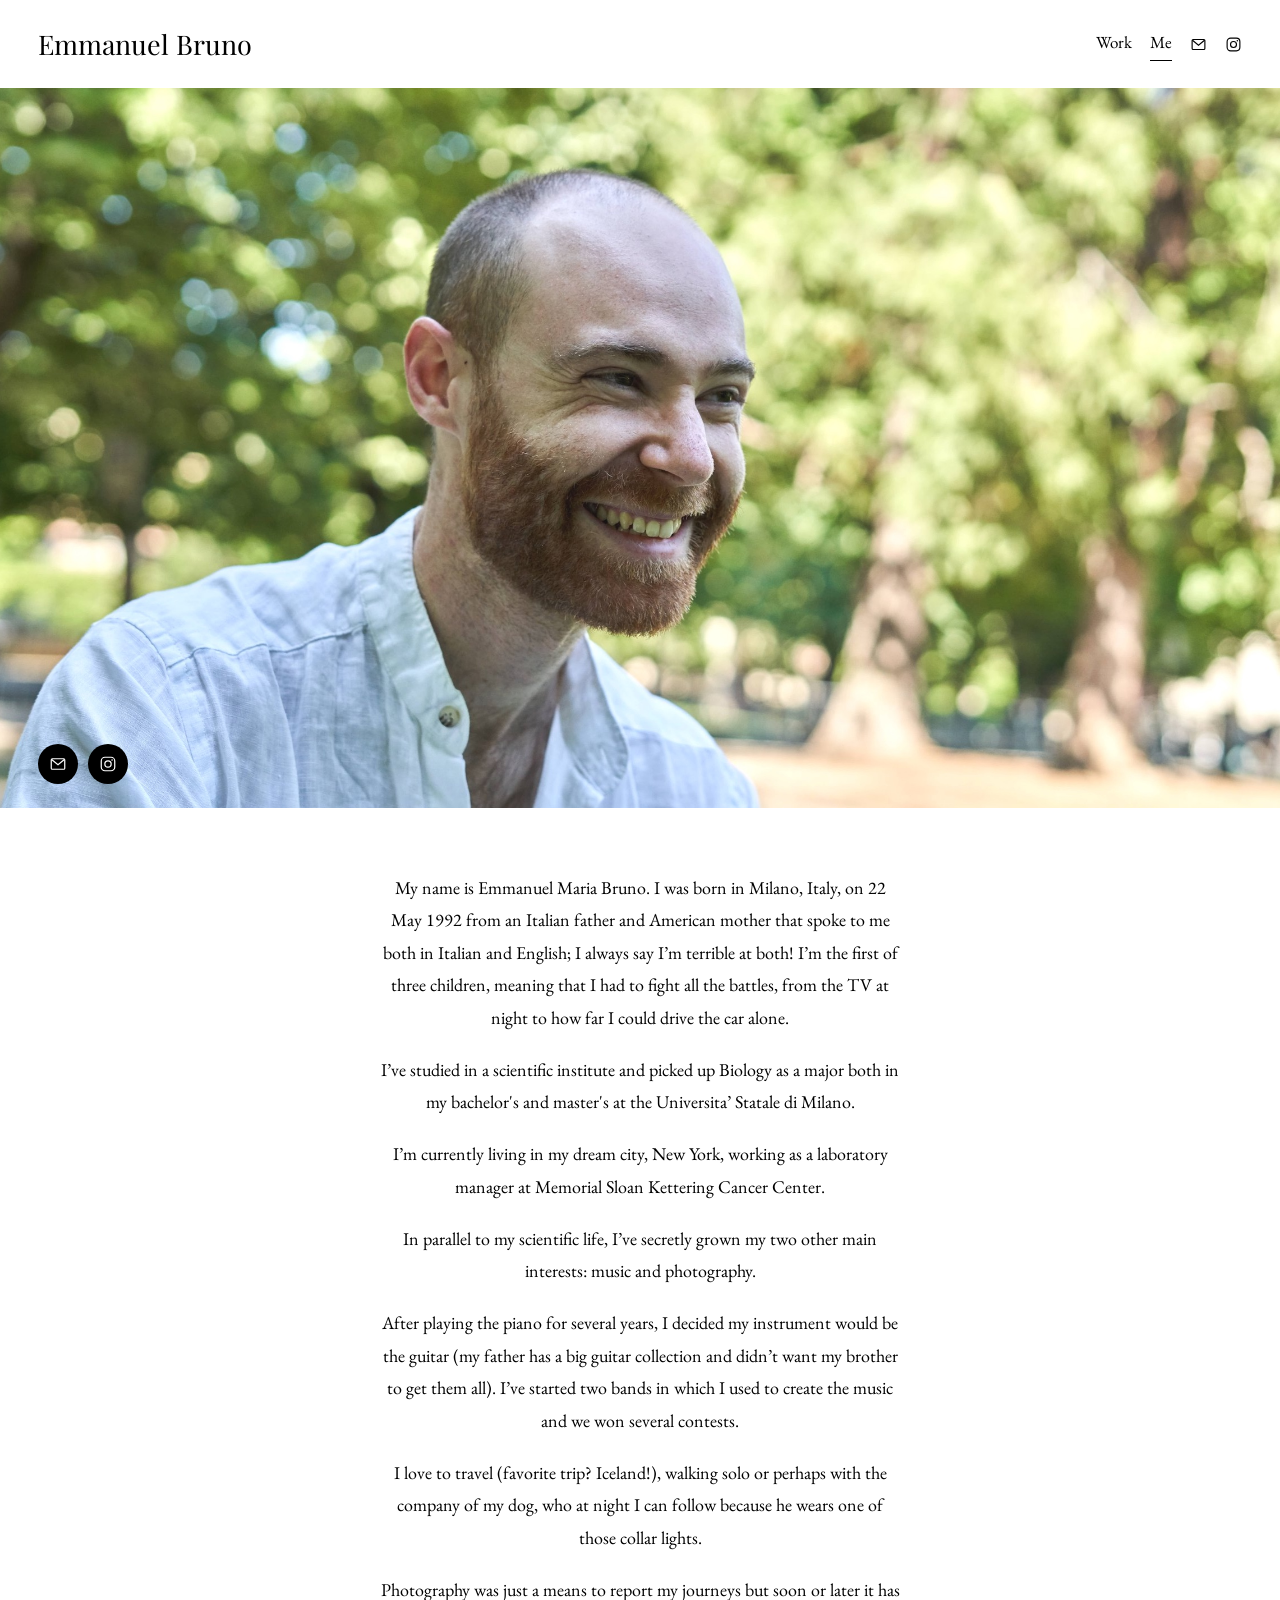
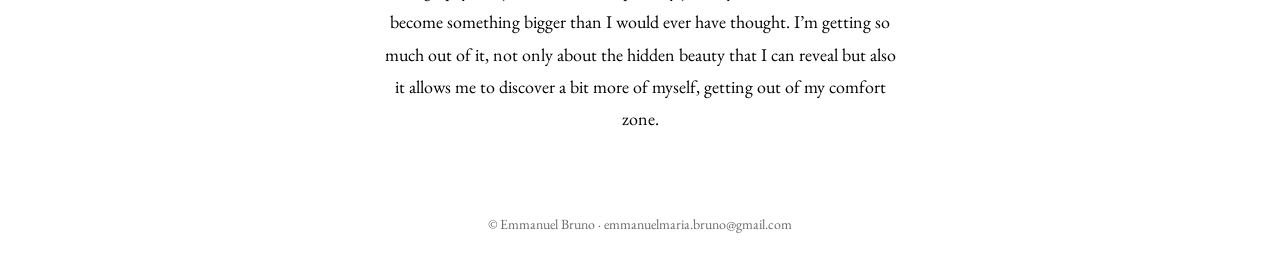
==== about/index.html @ 95937bdb "Emmanuel Bruno photography site, rebuilt from Squarespace Static HTML/CSS site with the same pages a" ====
<!doctype html>
<html lang="en">
<head>
<meta charset="utf-8">
<meta name="viewport" content="width=device-width, initial-scale=1">
<title>Me — Emmanuel Bruno</title>
<meta name="description" content="Emmanuel Maria Bruno — biologist in New York, musician and photographer.">
<meta name="theme-color" content="#ffffff">
<link rel="canonical" href="https://www.emmanuelbruno.com/about/">
<meta property="og:type" content="website">
<meta property="og:site_name" content="Emmanuel Bruno">
<meta property="og:title" content="Me — Emmanuel Bruno">
<meta property="og:description" content="Emmanuel Maria Bruno — biologist in New York, musician and photographer.">
<meta property="og:url" content="https://www.emmanuelbruno.com/about/">
<meta property="og:image" content="https://www.emmanuelbruno.com/images/sm/DSC03614.jpg">
<meta name="twitter:card" content="summary_large_image">
<link rel="icon" href="../assets/favicon.svg" type="image/svg+xml">
<link rel="preconnect" href="https://fonts.googleapis.com">
<link rel="preconnect" href="https://fonts.gstatic.com" crossorigin>
<link rel="stylesheet" href="https://fonts.googleapis.com/css2?family=EB+Garamond:ital,wght@0,400;0,500;1,400&amp;family=Playfair+Display&amp;display=swap">
<link rel="stylesheet" href="../assets/style.css">
<script>document.documentElement.classList.add('js')</script>
<script src="../assets/site.js" defer></script>
</head>
<body>
<a class="skip-link" href="#main">Skip to content</a>
<header class="site-header">
  <a class="site-title" href="../">Emmanuel Bruno</a>
  <nav class="site-nav" aria-label="Main">
    <a href="../">Work</a>
    <a href="../about/" aria-current="page">Me</a>
    <a class="icon" href="mailto:emmanuelmaria.bruno@gmail.com" aria-label="Email"><svg viewBox="0 0 24 24" fill="none" stroke="currentColor" stroke-width="1.6" aria-hidden="true"><rect x="3" y="5" width="18" height="14" rx="1.5"/><path d="m3.5 6 8.5 7 8.5-7"/></svg></a>
    <a class="icon" href="https://www.instagram.com/e.m.bruno/" aria-label="Instagram"><svg viewBox="0 0 24 24" fill="none" stroke="currentColor" stroke-width="1.6" aria-hidden="true"><rect x="3" y="3" width="18" height="18" rx="5"/><circle cx="12" cy="12" r="4.2"/><circle cx="17.4" cy="6.6" r="1.1" fill="currentColor" stroke="none"/></svg></a>
  </nav>
</header>
<main id="main">
  <h1 class="visually-hidden">About me</h1>
  <figure class="portrait">
    <img src="../images/sm/DSC03614.jpg" srcset="../images/sm/DSC03614.jpg 1200w, ../images/DSC03614.jpg 2282w" sizes="100vw" width="2282" height="1522" alt="Portrait of Emmanuel Bruno, smiling, in a park" decoding="async" fetchpriority="high">
    <div class="social-circles">
      <a href="mailto:emmanuelmaria.bruno@gmail.com" aria-label="Email"><svg viewBox="0 0 24 24" fill="none" stroke="currentColor" stroke-width="1.6" aria-hidden="true"><rect x="3" y="5" width="18" height="14" rx="1.5"/><path d="m3.5 6 8.5 7 8.5-7"/></svg></a>
      <a href="https://www.instagram.com/e.m.bruno/" aria-label="Instagram"><svg viewBox="0 0 24 24" fill="none" stroke="currentColor" stroke-width="1.6" aria-hidden="true"><rect x="3" y="3" width="18" height="18" rx="5"/><circle cx="12" cy="12" r="4.2"/><circle cx="17.4" cy="6.6" r="1.1" fill="currentColor" stroke="none"/></svg></a>
    </div>
  </figure>
  <div class="bio">
  <p>My name is Emmanuel Maria Bruno. I was born in Milano, Italy, on 22 May 1992 from an Italian father and American mother that spoke to me both in Italian and English; I always say I’m terrible at both! I’m the first of three children, meaning that I had to fight all the battles, from the TV at night to how far I could drive the car alone.</p>
  <p>I’ve studied in a scientific institute and picked up Biology as a major both in my bachelor&#x27;s and master&#x27;s at the Universita’ Statale di Milano.</p>
  <p>I’m currently living in my dream city, New York, working as a laboratory manager at Memorial Sloan Kettering Cancer Center.</p>
  <p>In parallel to my scientific life, I’ve secretly grown my two other main interests: music and photography.</p>
  <p>After playing the piano for several years, I decided my instrument would be the guitar (my father has a big guitar collection and didn’t want my brother to get them all). I’ve started two bands in which I used to create the music and we won several contests.</p>
  <p>I love to travel (favorite trip? Iceland!), walking solo or perhaps with the company of my dog, who at night I can follow because he wears one of those collar lights.</p>
  <p>Photography was just a means to report my journeys but soon or later it has become something bigger than I would ever have thought. I’m getting so much out of it, not only about the hidden beauty that I can reveal but also it allows me to discover a bit more of myself, getting out of my comfort zone.</p>
  </div>
</main>
<footer class="site-footer">
  &copy; Emmanuel Bruno &middot; <a href="mailto:emmanuelmaria.bruno@gmail.com">emmanuelmaria.bruno@gmail.com</a>
</footer>
</body>
</html>
---- assets/style.css ----
/* Emmanuel Bruno — site styles
   Fonts: Playfair Display (name, titles) + EB Garamond (text), both free from Google Fonts. */

:root {
  --ink: #000;
  --muted: #6b6b6b;
  --paper: #fff;
  --line: #e6e6e6;
  --serif-display: "Playfair Display", Georgia, serif;
  --serif-text: "EB Garamond", Garamond, Georgia, serif;
  --gutter: clamp(16px, 3vw, 40px);
  --header-h: 88px;
}

*, *::before, *::after { box-sizing: border-box; }

html { -webkit-text-size-adjust: 100%; }

body {
  margin: 0;
  background: var(--paper);
  color: var(--ink);
  font-family: var(--serif-text);
  font-size: 18px;
  line-height: 1.8;
  -webkit-font-smoothing: antialiased;
}

img { display: block; max-width: 100%; height: auto; }

a { color: inherit; }

.visually-hidden {
  position: absolute; width: 1px; height: 1px; margin: -1px; padding: 0;
  overflow: hidden; clip: rect(0 0 0 0); white-space: nowrap; border: 0;
}

.skip-link {
  position: absolute; left: -9999px; top: 8px;
  background: var(--ink); color: var(--paper); padding: 8px 14px; z-index: 100;
}
.skip-link:focus { left: 8px; }

/* ---------- Header ---------- */

.site-header {
  position: relative;
  z-index: 10;
  display: flex;
  align-items: center;
  justify-content: space-between;
  gap: 16px;
  height: var(--header-h);
  padding: 0 var(--gutter);
}

.site-title {
  font-family: var(--serif-display);
  font-size: 27px;
  line-height: 1.2;
  text-decoration: none;
  white-space: nowrap;
}

.site-nav { display: flex; align-items: center; gap: 18px; }

.site-nav a {
  font-size: 17px;
  text-decoration: none;
  padding-bottom: 2px;
  border-bottom: 1px solid transparent;
}
.site-nav a:hover,
.site-nav a[aria-current] { border-bottom-color: currentColor; }

.site-nav .icon { display: inline-flex; border: 0; padding: 4px 0; }
.site-nav .icon svg { width: 17px; height: 17px; }

/* Header sits on top of the photo on the homepage */
.home .site-header {
  position: absolute; inset: 0 0 auto 0;
  color: #fff;
  text-shadow: 0 1px 10px rgba(0, 0, 0, 0.35);
}
.home .site-nav svg { filter: drop-shadow(0 1px 6px rgba(0, 0, 0, 0.35)); }

/* ---------- Homepage: hover-to-reveal project covers ---------- */

.hero {
  position: relative;
  height: 100vh;
  height: 100svh;
  min-height: 480px;
  overflow: hidden;
  background: #222;
  color: #fff;
}

.hero-bg {
  position: absolute; inset: 0;
  margin: 0;
  opacity: 0;
  transform: scale(1.06);
  transition: opacity 0.9s ease, transform 1.6s ease;
}
.hero-bg.is-active { opacity: 1; transform: scale(1); }
.hero-bg img { width: 100%; height: 100%; object-fit: cover; }
.hero-bg::after { /* light veil so white titles stay readable on bright fog */
  content: ""; position: absolute; inset: 0; background: rgba(0, 0, 0, 0.2);
}

.hero-titles {
  position: relative;
  z-index: 2;
  height: 100%;
  display: flex;
  flex-wrap: wrap;
  align-content: center;
  justify-content: center;
  column-gap: 7.5rem;
  row-gap: 2.2rem;
  margin: 0;
  padding: var(--header-h) var(--gutter);
  list-style: none;
  text-align: center;
  text-shadow: 0 1px 16px rgba(0, 0, 0, 0.35);
}

.hero-titles li { flex: 0 0 auto; }
.hero-titles li.wide { flex-basis: 100%; }

.hero-titles a {
  font-family: var(--serif-display);
  font-size: clamp(30px, 3.4vw, 46px);
  line-height: 1.2;
  text-decoration: none;
  transition: opacity 0.4s ease;
}
.spaced { letter-spacing: 0.35em; margin-right: -0.35em; text-transform: uppercase; }

/* Dim the titles you're not pointing at */
.hero-titles:hover a,
.hero-titles:focus-within a { opacity: 0.45; }
.hero-titles a:hover,
.hero-titles a:focus-visible { opacity: 1 !important; }

/* ---------- Project pages ---------- */

main { display: block; }

.project { padding: 24px var(--gutter) 40px; }

.project-title {
  font-family: var(--serif-display);
  font-weight: 400;
  font-size: clamp(26px, 3vw, 38px);
  line-height: 1.2;
  text-align: center;
  margin: 8px 0 32px;
}

/* Slideshow: native horizontal scroll with snapping, so phones get swipe for free */
.slideshow { position: relative; max-width: 1400px; margin: 0 auto; }

.slides {
  display: flex;
  overflow-x: auto;
  scroll-snap-type: x mandatory;
  scroll-behavior: smooth;
  scrollbar-width: none;
  outline: none;
}
.slides::-webkit-scrollbar { display: none; }

.slide {
  flex: 0 0 100%;
  scroll-snap-align: center;
  display: flex;
  align-items: center;
  justify-content: center;
  height: clamp(320px, calc(100vh - 230px), 66vw);
  margin: 0;
  padding: 0 44px;
}
.slide img { max-width: 100%; max-height: 100%; width: auto; height: auto; object-fit: contain; background: #f4f4f4; }

.slide-btn {
  position: absolute;
  top: 50%;
  transform: translateY(-50%);
  width: 40px; height: 64px;
  border: 0; background: none; cursor: pointer;
  color: var(--ink);
  font-size: 30px; line-height: 1;
  font-family: var(--serif-text);
  display: flex; align-items: center; justify-content: center;
}
.slide-btn.prev { left: 0; }
.slide-btn.next { right: 0; }
.slide-btn:disabled { opacity: 0.2; cursor: default; }

.slide-count {
  text-align: center;
  font-size: 15px;
  color: var(--muted);
  margin: 14px 0 0;
  font-variant-numeric: tabular-nums;
}

.thumbs {
  display: flex;
  gap: 8px;
  justify-content: center;
  flex-wrap: wrap;
  max-width: 1000px;
  margin: 18px auto 0;
  padding: 0;
  list-style: none;
}
.thumbs li { flex: none; }
.thumbs button {
  display: block;
  padding: 0; border: 0; background: none; cursor: pointer;
  opacity: 0.4;
  transition: opacity 0.25s ease;
}
.thumbs button:hover,
.thumbs button[aria-current="true"] { opacity: 1; }
.thumbs img { height: 54px; width: auto; }

/* Stacked gallery (S O V R A S T A T I O N) */
.stack {
  display: grid;
  gap: clamp(32px, 6vw, 80px);
  max-width: 1400px;
  margin: 0 auto;
  padding: 0;
  list-style: none;
}
.stack img { margin: 0 auto; max-height: 92vh; width: auto; }

.js .fade-in { opacity: 0; transform: translateY(24px); transition: opacity 1s ease, transform 1s ease; }
.js .fade-in.is-visible { opacity: 1; transform: none; }

/* Essay under Full Emptiness */
.essay {
  max-width: 1100px;
  margin: 72px auto 0;
  columns: 3 280px;
  column-gap: 48px;
}
.essay p { margin: 0 0 1.1em; break-inside: avoid; }
.essay .signoff { text-align: right; font-style: italic; }

/* Previous / next project */
.pager {
  display: flex;
  justify-content: space-between;
  gap: 24px;
  max-width: 1400px;
  margin: 72px auto 0;
  padding-top: 28px;
  border-top: 1px solid var(--line);
}
.pager a { text-decoration: none; display: flex; flex-direction: column; }
.pager a.next { margin-left: auto; text-align: right; }
.pager small { font-size: 14px; color: var(--muted); letter-spacing: 0.06em; text-transform: uppercase; }
.pager span { font-family: var(--serif-display); font-size: clamp(20px, 2.4vw, 28px); line-height: 1.3; }
.pager a:hover span { text-decoration: underline; text-underline-offset: 4px; text-decoration-thickness: 1px; }

/* ---------- About ---------- */

.portrait { position: relative; margin: 0; }
.portrait img { width: 100%; height: min(80vh, 66vw); object-fit: cover; object-position: 40% 35%; }

.social-circles {
  position: absolute; left: var(--gutter); bottom: 24px;
  display: flex; gap: 10px;
}
.social-circles a {
  width: 40px; height: 40px; border-radius: 50%;
  background: #000; color: #fff;
  display: flex; align-items: center; justify-content: center;
}
.social-circles svg { width: 18px; height: 18px; }

.bio {
  max-width: 600px;
  margin: 64px auto 0;
  padding: 0 var(--gutter);
  text-align: center;
}
.bio p { margin: 0 0 1.1em; }

/* ---------- Footer ---------- */

.site-footer {
  padding: 56px var(--gutter) 40px;
  text-align: center;
  font-size: 14px;
  color: var(--muted);
}
.site-footer a { text-decoration: none; }
.site-footer a:hover { text-decoration: underline; }

/* ---------- Not found ---------- */

.notfound { min-height: 60vh; display: grid; place-content: center; text-align: center; padding: 0 var(--gutter); }
.notfound h1 { font-family: var(--serif-display); font-weight: 400; font-size: 34px; margin: 0 0 8px; }

/* ---------- Phones ---------- */

@media (max-width: 700px) {
  :root { --header-h: 68px; }
  body { font-size: 17px; }
  .site-title { font-size: 21px; }
  .site-nav { gap: 14px; }
  .site-nav a { font-size: 16px; }

  .hero-titles { flex-direction: column; flex-wrap: nowrap; row-gap: 1.8rem; }
  .hero-titles li.wide { flex-basis: auto; }
  .hero-titles .spaced { font-size: 24px; letter-spacing: 0.3em; margin-right: -0.3em; }

  .project { padding-top: 8px; }
  .slide { height: auto; max-height: 80vh; padding: 0; }
  .slide img { max-height: 80vh; }
  .slide-btn { display: none; } /* swipe instead */
  .thumbs { flex-wrap: nowrap; justify-content: flex-start; overflow-x: auto; padding-bottom: 6px; }
  .thumbs img { height: 44px; }

  .essay { margin-top: 48px; }
  .pager { margin-top: 48px; }
  .bio { margin-top: 40px; text-align: left; }
  .portrait img { height: 62vh; object-position: 35% 30%; }
}

@media (prefers-reduced-motion: reduce) {
  *, *::before, *::after { transition: none !important; scroll-behavior: auto !important; }
  .js .fade-in { opacity: 1; transform: none; }
}
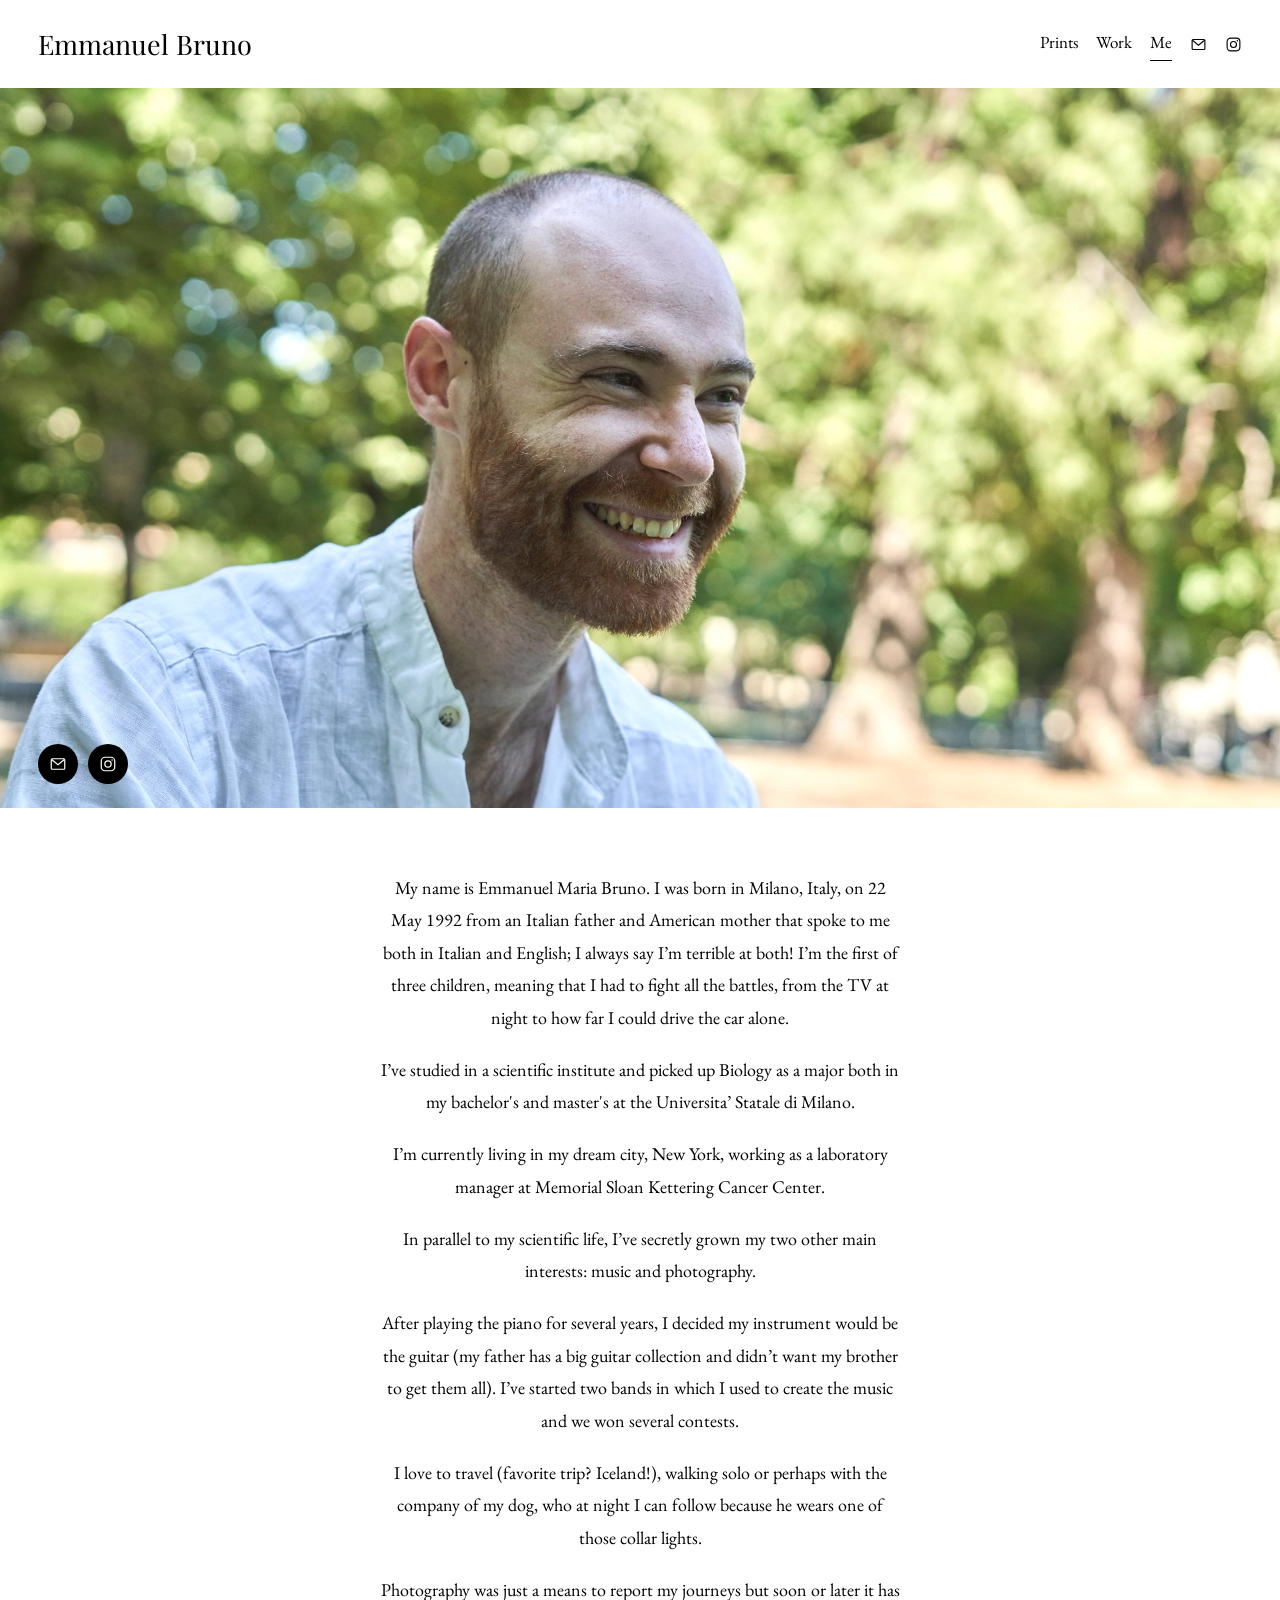
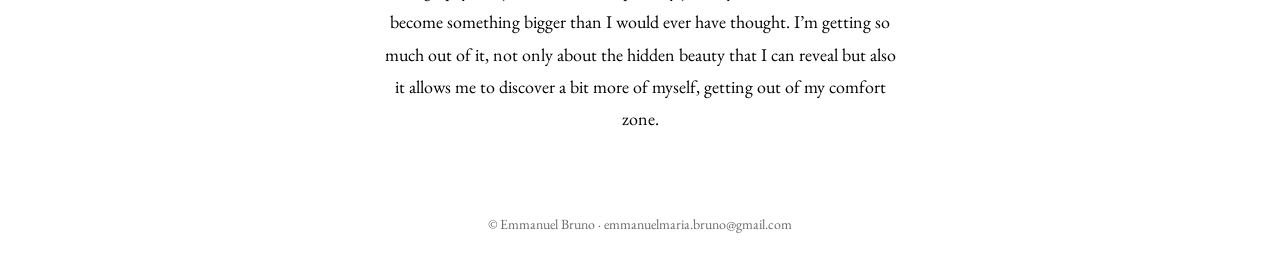
==== commit 1cba09c1: "Use the same menu on every page: Prints, Work, Me Also tighten the header on phones so the longer me" ====
--- a/about/index.html
+++ b/about/index.html
@@ -27,6 +27,7 @@
 <header class="site-header">
   <a class="site-title" href="../">Emmanuel Bruno</a>
   <nav class="site-nav" aria-label="Main">
+    <a href="../prints/">Prints</a>
     <a href="../">Work</a>
     <a href="../about/" aria-current="page">Me</a>
     <a class="icon" href="mailto:emmanuelmaria.bruno@gmail.com" aria-label="Email"><svg viewBox="0 0 24 24" fill="none" stroke="currentColor" stroke-width="1.6" aria-hidden="true"><rect x="3" y="5" width="18" height="14" rx="1.5"/><path d="m3.5 6 8.5 7 8.5-7"/></svg></a>
--- a/assets/style.css
+++ b/assets/style.css
@@ -268,6 +268,287 @@
 .pager span { font-family: var(--serif-display); font-size: clamp(20px, 2.4vw, 28px); line-height: 1.3; }
 .pager a:hover span { text-decoration: underline; text-underline-offset: 4px; text-decoration-thickness: 1px; }
 
+/* ---------- Prints ---------- */
+
+.shop-main { padding: 24px var(--gutter) 40px; max-width: 1400px; margin: 0 auto; }
+
+.shop-hero {
+  position: relative;
+  margin: 0;
+  height: min(78vh, 62vw);
+  min-height: 340px;
+  background: #222;
+  overflow: hidden;
+}
+.shop-hero img { width: 100%; height: 100%; object-fit: cover; }
+.shop-hero::after { /* soft shade so the white title stays readable */
+  content: ""; position: absolute; inset: 0;
+  background: linear-gradient(to top, rgba(0, 0, 0, 0.35), transparent 55%);
+}
+.shop-hero h1 {
+  position: absolute; left: var(--gutter); bottom: clamp(20px, 5vw, 56px); z-index: 1;
+  margin: 0;
+  color: #fff;
+  font-family: var(--serif-display);
+  font-weight: 700;
+  font-size: clamp(48px, 8vw, 104px);
+  line-height: 0.95;
+  letter-spacing: -0.03em;
+}
+
+.shop-main { padding-top: 40px; }
+.shop-intro { max-width: 640px; }
+.shop-intro h1,
+.shop-heading {
+  font-family: var(--serif-display);
+  font-weight: 400;
+  line-height: 1.1;
+  margin: 0 0 24px;
+}
+.shop-intro h1 { font-size: clamp(44px, 7vw, 84px); }
+.shop-intro p { margin: 0 0 1em; }
+.shop-heading { font-size: clamp(30px, 4vw, 48px); margin-top: 72px; }
+
+/* Category buttons above the grid */
+.shop-filter {
+  display: flex;
+  flex-wrap: wrap;
+  gap: 8px;
+  margin: 0 0 28px;
+}
+.shop-filter button {
+  font: inherit; font-size: 15px;
+  padding: 8px 14px;
+  border: 1px solid var(--ink);
+  background: var(--paper); color: var(--ink);
+  cursor: pointer;
+}
+.shop-filter button span { color: var(--muted); margin-left: 2px; }
+.shop-filter button[aria-pressed="true"] { background: var(--ink); color: var(--paper); }
+.shop-filter button[aria-pressed="true"] span { color: #bbb; }
+
+/* Grid: each print sits large, with a white border, directly on the page */
+.shop-grid {
+  display: grid;
+  grid-template-columns: repeat(auto-fill, minmax(min(100%, 260px), 1fr));
+  gap: 40px 12px;
+  margin: 0;
+  padding: 0;
+  list-style: none;
+}
+/* Big screens: one scroll moves on by one set of 4, which stops just under the category buttons */
+@media (min-width: 1100px) {
+  html:has(.shop-grid) { scroll-snap-type: y mandatory; }
+  .shop-hero, .shop-intro { scroll-snap-align: start; }
+  .site-footer { scroll-snap-align: end; }
+  .shop-filter {
+    position: sticky; top: 0; z-index: 2;
+    margin: 0; padding: 12px 0;
+    background: var(--paper);
+  }
+  .shop-grid { grid-template-columns: repeat(4, minmax(0, 1fr)); }
+  .shop-card { scroll-margin-top: 72px; scroll-snap-align: start; scroll-snap-stop: always; }
+}
+/* The card fills its row, and the photo sits at the bottom, right above its title */
+.shop-card a { display: flex; flex-direction: column; height: 100%; text-decoration: none; }
+.shop-card-stage {
+  flex: 1;
+  display: flex;
+  align-items: flex-end;
+}
+/* Drawn to scale as the unframed 12 × 8 in print the card opens on: 16 × 12 in paper with a
+   2 in white border, so 16 in = 100% and 2 in = 12.5% (padding % is of the card's width) */
+.shop-card-print {
+  width: 100%;
+  padding: 12.5%;
+  background: #fff;
+  box-shadow: 0 1px 3px rgba(0, 0, 0, 0.12);
+  transition: transform 0.4s ease;
+}
+.shop-card a:hover .shop-card-print,
+.shop-card a:focus-visible .shop-card-print { transform: scale(1.03); }
+.shop-card-title { display: block; margin-top: 10px; font-size: 17px; line-height: 1.3; }
+.shop-card-price { display: block; font-size: 17px; line-height: 1.3; color: var(--muted); }
+
+/* Enlarged view */
+.print-view {
+  width: min(1240px, 100vw - 32px);
+  height: min(780px, 100vh - 32px);
+  max-width: none;
+  max-height: calc(100vh - 32px);
+  padding: 0;
+  border: 0;
+  background: var(--paper);
+  color: var(--ink);
+  display: none;
+  grid-template-columns: 3fr 2fr;
+  grid-template-rows: minmax(0, 1fr);
+  overflow: auto;
+}
+.print-view[open] { display: grid; }
+.print-view::backdrop { background: rgba(0, 0, 0, 0.55); }
+
+.pv-close {
+  position: absolute; top: 8px; right: 12px; z-index: 2;
+  border: 0; background: none; cursor: pointer;
+  font-size: 34px; line-height: 1; color: var(--ink);
+}
+
+.pv-stage {
+  display: flex;
+  align-items: center;
+  justify-content: center;
+  min-height: min(78vh, 760px);
+  padding: 48px 32px;
+  background: #f6f6f6;
+}
+/* Width, mat and frame are set in real proportions by prints.js */
+.pv-stage { position: relative; overflow: hidden; }
+/* Room view */
+.pv-stage.in-room { display: block; padding: 0; }
+.pv-room { display: none; position: absolute; max-width: none; height: auto; }
+.in-room .pv-room { display: block; }
+.in-room .pv-print { position: absolute; }
+.pv-views { position: absolute; top: 14px; left: 14px; display: flex; }
+.pv-views button {
+  padding: 6px 12px;
+  border: 1px solid var(--ink);
+  background: #fff;
+  color: var(--ink);
+  font: inherit; font-size: 13px;
+  cursor: pointer;
+}
+.pv-views button + button { border-left: 0; }
+.pv-views button[aria-pressed="true"] { background: var(--ink); color: #fff; }
+.pv-print {
+  box-sizing: border-box;
+  background: #fff;
+  box-shadow: 0 2px 8px rgba(0, 0, 0, 0.14);
+  transition: width 0.35s ease, border-color 0.35s ease, border-width 0.35s ease, padding 0.35s ease;
+}
+.pv-print img { width: 100%; object-fit: cover; }
+button.pv-print { display: block; border: 0; font: inherit; cursor: zoom-in; }
+/* Frame colors and the thin lines around the mat opening */
+button.pv-print[data-finish="black"], button.pv-print[data-finish="white"] { border: 0 solid #282828; }
+/* White frame: no lines, only a soft shadow on the wall */
+button.pv-print[data-finish="white"] { border-color: #fcfcfa; }
+.pv-print[data-finish="black"] img, .pv-print[data-finish="white"] img,
+.pv-zoom-print[data-finish="black"] img, .pv-zoom-print[data-finish="white"] img { outline: 1px solid #f3f1f0; }
+
+/* Full-screen photo inside the enlarged view */
+/* Full screen, but still shown as the print: white mat, and the frame if one is chosen */
+.pv-zoom {
+  position: fixed; inset: 0; z-index: 5;
+  display: flex; align-items: center; justify-content: center;
+  padding: 32px;
+  background: #f6f6f6;
+  cursor: zoom-out;
+}
+.pv-zoom[hidden] { display: none; }
+.pv-zoom-print {
+  background: #fff;
+  border: 0 solid #1a1a1a;
+  box-shadow: 0 2px 10px rgba(0, 0, 0, 0.16);
+}
+.pv-zoom-print[data-finish="black"],
+.pv-zoom-print[data-finish="white"] {
+  border-color: #282828;
+  box-shadow: none;
+}
+.pv-zoom-print[data-finish="white"] { border-color: #fcfcfa; box-shadow: inset 0 1px 3px rgba(0, 0, 0, 0.16), 0 8px 24px rgba(0, 0, 0, 0.28), 0 1px 3px rgba(0, 0, 0, 0.18); }
+.pv-zoom-print img { object-fit: cover; }
+.pv-zoom-close {
+  position: absolute; top: 10px; right: 14px;
+  border: 0; background: none; cursor: pointer;
+  color: var(--ink); font-size: 38px; line-height: 1;
+}
+.shop-card.is-portrait .shop-card-print { width: 75%; }
+/* Frames: a wood moulding around a white mat */
+.pv-print[data-finish="black"],
+.pv-print[data-finish="white"] { box-shadow: none; }
+.pv-print[data-finish="white"] { box-shadow: inset 0 1px 3px rgba(0, 0, 0, 0.16), 0 8px 24px rgba(0, 0, 0, 0.28), 0 1px 3px rgba(0, 0, 0, 0.18); }
+
+.pv-info { padding: 48px 36px 36px; overflow: auto; }
+.pv-series { margin: 0; font-size: 13px; letter-spacing: 0.12em; text-transform: uppercase; }
+.pv-info h2 {
+  font-family: var(--serif-display);
+  font-weight: 400;
+  font-size: clamp(28px, 3vw, 40px);
+  line-height: 1.15;
+  margin: 6px 0 10px;
+}
+.pv-price { margin: 0; font-size: 22px; }
+.pv-note { margin: 0 0 20px; font-size: 14px; color: var(--muted); }
+
+.pv-options { border: 0; margin: 0 0 18px; padding: 0; }
+.pv-options legend { padding: 0; margin-bottom: 8px; font-size: 15px; }
+.pv-options legend span { color: var(--muted); }
+.pv-size-legend { display: flex; justify-content: space-between; align-items: center; width: 100%; }
+.pv-units { display: flex; }
+.pv-units button {
+  padding: 1px 8px;
+  border: 1px solid var(--ink);
+  background: #fff;
+  color: var(--ink);
+  font: inherit; font-size: 12px;
+  cursor: pointer;
+}
+.pv-units button + button { border-left: 0; }
+.pv-units button[aria-pressed="true"] { background: var(--ink); color: #fff; }
+.pv-sizes { display: flex; flex-wrap: wrap; gap: 8px; }
+.pv-sizes button {
+  font: inherit; font-size: 15px;
+  padding: 7px 14px;
+  background: #f2f2f2; color: var(--ink);
+  border: 1px solid transparent;
+  cursor: pointer;
+}
+.pv-sizes button[aria-pressed="true"] { border-color: var(--ink); background: #fff; }
+
+.pv-finishes { display: flex; gap: 12px; }
+.swatch {
+  width: 36px; height: 36px; border-radius: 50%;
+  border: 1px solid #ccc; cursor: pointer; padding: 0;
+  outline-offset: 3px;
+}
+.swatch-unframed { background: #fff; }
+.swatch-black { background: #282828; }
+.swatch-white { background: #fcfcfa; }
+.swatch[aria-pressed="true"] { outline: 2px solid var(--ink); }
+
+.pv-buy {
+  display: block;
+  margin: 24px 0 28px;
+  padding: 14px;
+  text-align: center;
+  text-decoration: none;
+  background: var(--ink); color: var(--paper);
+}
+.pv-buy[aria-disabled="true"] { background: #fff; color: var(--ink); border: 1px solid var(--ink); }
+
+.pv-info details { border-top: 1px solid var(--line); padding: 12px 0; }
+.pv-info details:last-child { border-bottom: 1px solid var(--line); }
+.pv-info summary { cursor: pointer; }
+.pv-info details p { margin: 10px 0 0; font-size: 16px; }
+
+/* The Prints page uses a bold sans (Inter Tight) instead of the site's serifs */
+.shop {
+  --serif-display: "Inter Tight", "Helvetica Neue", Helvetica, Arial, sans-serif;
+  --serif-text: "Inter Tight", "Helvetica Neue", Helvetica, Arial, sans-serif;
+  font-size: 17px;
+  line-height: 1.45;
+  font-weight: 500;
+}
+.shop .site-title { font-weight: 700; letter-spacing: -0.02em; }
+.shop .shop-intro h1,
+.shop .shop-heading,
+.shop .pv-info h2 { font-weight: 700; letter-spacing: -0.03em; }
+.shop .shop-intro h1 { line-height: 0.95; }
+.shop .pv-series { font-weight: 500; letter-spacing: 0.06em; }
+.shop .shop-card-price { color: var(--ink); }
+.shop .pv-price { font-weight: 700; }
+.shop .pv-buy { font-weight: 700; }
+
 /* ---------- About ---------- */
 
 .portrait { position: relative; margin: 0; }
@@ -328,12 +609,30 @@
   .thumbs { flex-wrap: nowrap; justify-content: flex-start; overflow-x: auto; padding-bottom: 6px; }
   .thumbs img { height: 44px; }
 
+  .shop-grid { grid-template-columns: 1fr 1fr; gap: 28px 8px; }
+  .shop-card-title, .shop-card-price { font-size: 15px; }
+
+  .print-view { grid-template-columns: 1fr; grid-template-rows: auto auto; width: 100vw; max-height: 100vh; height: 100vh; }
+  .pv-stage { min-height: 52vh; padding: 48px 16px 24px; }
+  .pv-info { padding: 24px 16px 32px; overflow: visible; }
+  .pv-zoom { padding: 16px; }
+
   .essay { margin-top: 48px; }
   .pager { margin-top: 48px; }
   .bio { margin-top: 40px; text-align: left; }
   .portrait img { height: 62vh; object-position: 35% 30%; }
 }
 
+/* Phones: keep the name and the whole menu on one line */
+@media (max-width: 430px) {
+  .site-title { font-size: 18px; }
+  .site-nav { gap: 10px; }
+  .site-nav a { font-size: 15px; }
+}
+@media (max-width: 350px) {
+  .site-nav .icon { display: none; }
+}
+
 @media (prefers-reduced-motion: reduce) {
   *, *::before, *::after { transition: none !important; scroll-behavior: auto !important; }
   .js .fade-in { opacity: 1; transform: none; }
